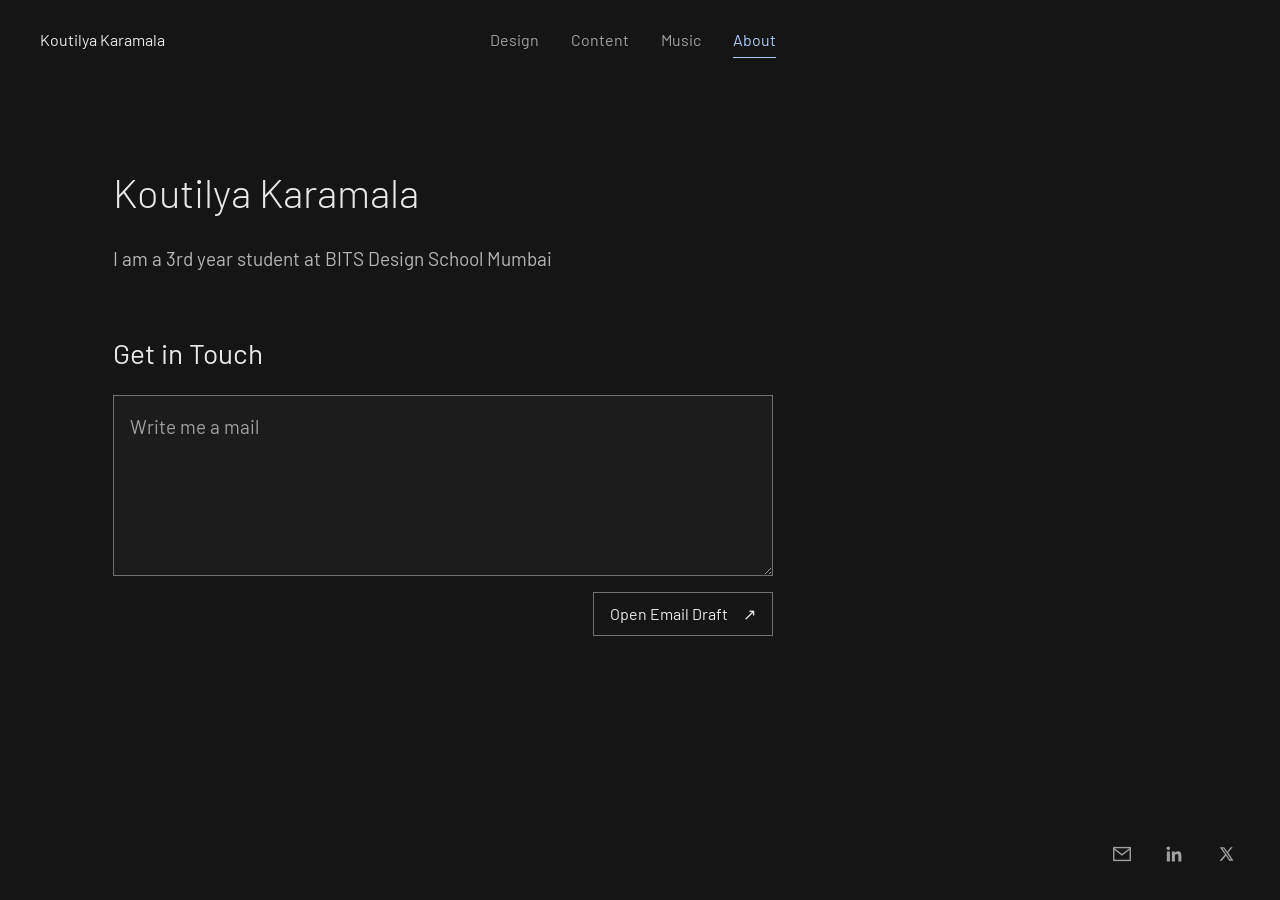
==== Portfolio/about.html @ c2cec83d "Build portfolio baseline and add repository checks" ====
<!DOCTYPE html>
<html lang="en"><head><meta charset="utf-8"><meta name="viewport" content="width=device-width, initial-scale=1"><meta name="color-scheme" content="dark"><meta name="description" content="Design projects, video essays, and music by Koutilya Karamala."><title>About | Koutilya Karamala</title><link rel="stylesheet" href="styles.css"></head><body><a class="skip-link" href="#main-content">Skip to content</a><header><a class="site-name" href="index.html">Koutilya Karamala</a><nav aria-label="Main navigation"><a href="index.html">Design</a><a href="content.html">Content</a><a href="music.html">Music</a><a href="about.html" aria-current="page">About</a></nav></header><main id="main-content" tabindex="-1"><div class="simple"><h1>Koutilya Karamala</h1><p>I am a 3rd year student at BITS Design School Mumbai</p></div>
<section class="contact-section" aria-labelledby="contact-title">
<h2 id="contact-title">Get in Touch</h2>
<form id="contact-form">
<label class="sr-only" for="message">Write me a mail</label>
<textarea id="message" name="message" rows="5" maxlength="5000" required placeholder="Write me a mail"></textarea>
<div class="form-actions"><button type="submit">Open Email Draft <span aria-hidden="true">↗</span></button></div>

</form>
</section></main><script src="contact.js" defer></script><footer aria-label="Contact"><a href="mailto:koutilya.karamala2024@bitsdesign.edu.in" aria-label="Email"><svg viewBox="0 0 24 24" fill="none" stroke="currentColor" stroke-width="1.5" aria-hidden="true"><rect x="3" y="5" width="18" height="14"/><path d="m3 6 9 7 9-7"/></svg></a><a href="https://www.linkedin.com/in/koutilya-karamala-a9b812314/" aria-label="LinkedIn" target="_blank" rel="noopener noreferrer"><svg viewBox="0 0 24 24" fill="currentColor" aria-hidden="true"><path d="M5.2 3a2.2 2.2 0 1 0 0 4.4 2.2 2.2 0 0 0 0-4.4ZM3.4 9h3.7v12H3.4V9Zm6 0H13v1.6c.5-.9 1.7-1.9 3.5-1.9 3.7 0 4.4 2.4 4.4 5.5V21h-3.7v-6c0-1.4 0-3.1-1.9-3.1s-2.2 1.5-2.2 3V21H9.4V9Z"/></svg></a><a href="https://x.com/zero1state" aria-label="X" target="_blank" rel="noopener noreferrer"><svg viewBox="0 0 24 24" fill="currentColor" aria-hidden="true"><path d="M18.9 2H22l-6.8 7.8L23.2 22h-6.3L12 14.6 5.5 22H2.3l8.2-9.4L2.8 2h6.5l4.5 6.8L18.9 2Zm-1.1 18h1.7L8.3 3.9H6.5L17.8 20Z"/></svg></a></footer></body></html>
---- Portfolio/styles.css ----
@import url('https://fonts.googleapis.com/css2?family=Barlow:wght@300;400;500&display=swap');

:root {
  color-scheme: dark;
  --bg: #151515;
  --text: #e8e8e8;
  --muted: #a0a0a0;
  --accent: #aecafa;
  --line: #353535;
  --control-border: #707070;
}

* { box-sizing: border-box; }
html { min-height: 100%; scrollbar-gutter: stable; }
body {
  margin: 0;
  background: var(--bg);
  color: var(--text);
  font-family: 'Barlow', sans-serif;
  font-size: 19px;
  font-weight: 400;
  line-height: 1.55;
  min-height: 100svh;
}
a { color: inherit; text-decoration: none; }
a:focus-visible, textarea:focus-visible, button:focus-visible {
  outline: 2px solid var(--accent);
  outline-offset: 5px;
}
.sr-only {
  position: absolute;
  width: 1px;
  height: 1px;
  padding: 0;
  margin: -1px;
  overflow: hidden;
  clip: rect(0, 0, 0, 0);
  white-space: nowrap;
  border: 0;
}
.skip-link {
  position: fixed;
  top: 8px;
  left: 16px;
  z-index: 10;
  padding: 12px 16px;
  background: var(--text);
  color: var(--bg);
  transform: translateY(-200%);
}
.skip-link:focus { transform: translateY(0); }

/* Navigation stays centred independently of the name on wide screens. */
header {
  position: relative;
  height: 80px;
  padding: 0 40px;
  display: flex;
  justify-content: center;
  align-items: center;
}
.site-name {
  position: absolute;
  left: 40px;
  top: 0;
  min-height: 80px;
  display: flex;
  align-items: center;
  font-size: 16px;
  font-weight: 400;
}
.site-name:hover { color: var(--accent); }
nav { display: flex; gap: 32px; font-size: 16px; }
nav a {
  position: relative;
  min-height: 44px;
  display: flex;
  align-items: center;
  padding: 8px 0;
  color: var(--muted);
  transition: color .2s;
}
nav a:hover, nav a[aria-current] { color: var(--accent); }
nav a[aria-current]::after {
  content: '';
  position: absolute;
  bottom: 4px;
  left: 0;
  right: 0;
  height: 1px;
  background: var(--accent);
}

main {
  width: min(100% - 96px, 1040px);
  margin: 88px auto 144px;
}
.intro { margin: 0 0 48px; font-size: 22px; font-weight: 400; }
h1, h2 { line-height: 1.2; }
h1 { font-weight: 300; }
h2 { font-weight: 400; font-size: 23px; margin: 0; }
.simple { max-width: 660px; }
.simple h1 { font-size: 40px; margin: 0 0 28px; }
.simple p { color: #b5b5b5; max-width: 540px; }

.projects { display: grid; grid-template-columns: repeat(2, minmax(0, 1fr)); gap: 32px; }
.project { display: block; }
.thumbnail {
  aspect-ratio: 4 / 3;
  display: grid;
  place-items: center;
  background: #202020;
  border: 1px solid #303030;
  overflow: hidden;
  transition: border-color .2s, background .2s;
}
.project:hover .thumbnail, .project:focus-visible .thumbnail { border-color: #707070; background: #242424; }
.placeholder { font-size: 15px; color: #969696; }
.project-label { display: flex; justify-content: space-between; align-items: center; margin-top: 16px; }
.arrow { width: 20px; height: 20px; color: var(--muted); transition: transform .2s, color .2s; }
.project:hover .arrow { color: var(--accent); transform: translate(3px, -3px); }
.back { font-size: 16px; color: var(--muted); display: inline-flex; align-items: center; min-height: 44px; margin-bottom: 40px; }
.back:hover { color: var(--accent); }
.detail-image { margin-top: 40px; max-width: 760px; aspect-ratio: 16 / 10; }

.video-intro { max-width: 780px; }
.video-grid { display: grid; grid-template-columns: repeat(2, minmax(0, 1fr)); gap: 40px 32px; align-items: start; }
.video-widget { min-width: 0; }
.video-widget iframe { display: block; width: 100%; aspect-ratio: 16 / 9; border: 0; background: #202020; }
.video-widget h2 { font-size: 22px; line-height: 1.4; margin-top: 16px; }
.video-widget h2 a:hover { color: var(--accent); }

.contact-section { max-width: 660px; margin-top: 64px; }
.contact-section h2 { font-size: 28px; margin-bottom: 24px; }
textarea {
  display: block;
  width: 100%;
  min-height: 160px;
  padding: 16px;
  border: 1px solid var(--control-border);
  border-radius: 0;
  background: #1c1c1c;
  color: var(--text);
  font: inherit;
  resize: vertical;
}
textarea::placeholder { color: #a0a0a0; opacity: 1; }
.form-actions { display: flex; justify-content: flex-end; margin-top: 16px; }
button {
  min-height: 44px;
  padding: 10px 16px;
  border: 1px solid var(--control-border);
  border-radius: 0;
  background: transparent;
  color: var(--text);
  font: 400 16px 'Barlow', sans-serif;
  cursor: pointer;
}
button:hover { border-color: var(--accent); color: var(--accent); }
button span { margin-left: 12px; }

footer {
  position: fixed;
  bottom: 24px;
  right: 32px;
  display: flex;
  align-items: center;
  gap: 8px;
  background: var(--bg);
}
footer a { display: grid; place-items: center; width: 44px; height: 44px; color: var(--muted); transition: color .2s; }
footer a:hover { color: var(--accent); }
footer a[aria-label='Email'] svg { width: 22px; height: 22px; }
footer a[aria-label='LinkedIn'] svg { width: 20px; height: 20px; }
footer a[aria-label='X'] svg { width: 16px; height: 16px; }

@media (min-width: 1500px) { main { margin-top: 96px; } }
@media (max-width: 1000px) {
  header { height: auto; min-height: 112px; padding: 16px 32px 8px; flex-direction: column; gap: 8px; }
  .site-name { position: static; min-height: 32px; align-self: flex-start; }
}
@media (max-width: 700px) {
  body { display: flex; flex-direction: column; }
  header { padding: 16px 24px 8px; }
  nav { gap: 24px; font-size: 16px; }
  main { width: calc(100% - 48px); margin: 48px auto 80px; flex: 1; }
  .intro { font-size: 20px; margin-bottom: 32px; }
  .projects, .video-grid { grid-template-columns: 1fr; }
  .simple h1 { font-size: 34px; }
  h2 { font-size: 22px; }
  .video-widget h2 { font-size: 21px; }
  .contact-section { margin-top: 48px; }
  footer { position: static; justify-content: flex-end; margin: 0 16px 16px; }
}
@media (prefers-reduced-motion: reduce) { * { transition: none !important; } }

.video-date { margin: 8px 0 0; color: var(--muted); font-size: 16px; line-height: 1.5; font-weight: 400; }

/* Shared project subtitle. */
.project-subtitle { margin: 8px 0 0; font-size: 16px; line-height: 1.5; color: var(--muted); max-width: 40ch; }
.case-study { margin-top: 32px; }
.case-study figure { margin: 0; }
.case-study figcaption { margin-top: 12px; font-size: 16px; line-height: 1.5; color: var(--muted); }
.case-section { margin-top: 112px; }
.case-section h2 { font-size: clamp(28px, 3vw, 36px); font-weight: 300; margin: 0 0 24px; }
.case-section p { margin: 0; color: #b5b5b5; }
.image-view-grid { display: grid; grid-template-columns: repeat(2, minmax(0, 1fr)); gap: 40px 64px; }
.image-view-grid h3 { margin: 0 0 12px; font-size: 22px; font-weight: 400; line-height: 1.3; }
.case-end { margin-top: 80px; margin-bottom: 0; }
@media (max-width: 700px) {
  .case-section { margin-top: 64px; }
  .image-view-grid { grid-template-columns: 1fr; gap: 32px; }
}

/* Horizontal project widget, following the supplied layout reference. */
.projects { grid-template-columns: 1fr; }
.project-horizontal {
  display: grid;
  grid-template-columns: minmax(0, 1fr) minmax(180px, 28%);
  gap: 40px;
  align-items: center;
  padding: 32px;
  border: 1px solid #505050;
  transition: border-color .2s, background .2s;
}
.project-horizontal:hover { border-color: #888; background: #1a1a1a; }
.project-horizontal h2 { font-size: clamp(30px, 3.6vw, 48px); font-weight: 300; }
.project-horizontal .project-subtitle { margin-top: 16px; max-width: none; font-size: 18px; }
.project-horizontal .thumbnail { aspect-ratio: 4 / 3; border: 0; background: #202020; }
.gallery-page > h1 { font-size: clamp(44px, 5vw, 64px); font-weight: 300; line-height: 1.1; margin: 0; }
.gallery-section { margin-top: 64px; }
.gallery-section h2 { font-size: 28px; font-weight: 300; margin: 0 0 32px; }
.photo-gallery { display: grid; grid-template-columns: repeat(2, minmax(0, 1fr)); gap: 32px; align-items: start; }
.photo-gallery figure { margin: 0; }
.photo-gallery a { display: block; }
.photo-gallery img { display: block; width: 100%; height: auto; background: #202020; }
@media (max-width: 700px) {
  .project-horizontal { grid-template-columns: minmax(0, 1fr) 34%; gap: 20px; padding: 24px; }
  .project-horizontal h2 { font-size: 30px; }
  .project-horizontal .project-subtitle { font-size: 16px; margin-top: 12px; }
  .gallery-section { margin-top: 48px; }
  .photo-gallery { grid-template-columns: 1fr; gap: 24px; }
}
@media (max-width: 420px) {
  .project-horizontal { padding: 16px; gap: 16px; grid-template-columns: minmax(0, 1fr) 30%; }
  .project-horizontal h2 { font-size: 26px; }
  .project-horizontal .project-subtitle { font-size: 15px; }
}
/* Keep contact links below long project content so they never cover photos. */
.case-study ~ footer { position: static; justify-content: flex-end; margin: 0 32px 24px; }
@media (max-width: 700px) { .case-study ~ footer { margin: 0 16px 16px; } }

/* Podoscope: an image-led case study with ordinary document scrolling. */
.podoscope-story h1 { font-size: clamp(48px, 6vw, 80px); line-height: 1.1; margin: 0 0 24px; }
.podoscope-story img { display: block; width: 100%; height: auto; }
.case-lead { max-width: 680px; font-size: clamp(21px, 2.1vw, 26px); line-height: 1.5; margin: 0; }
.podoscope-story .story-hero-image { margin-top: 48px; }
.story-hero-image img { aspect-ratio: 16 / 10; object-fit: cover; object-position: center; }
.story-introduction { display: grid; grid-template-columns: minmax(0, 1fr) minmax(0, 1.5fr); gap: 64px; }
.story-introduction p + p, .story-text p + p { margin-top: 20px; }
.consideration-list { margin: 0; display: grid; grid-template-columns: repeat(2, minmax(0, 1fr)); gap: 32px 64px; }
.consideration-list dt { font-size: 21px; margin-bottom: 8px; }
.consideration-list dd { margin: 0; color: #b5b5b5; max-width: 44ch; }
.story-split { display: grid; grid-template-columns: repeat(2, minmax(0, 1fr)); gap: 64px; align-items: center; }
.story-text { max-width: 48ch; }
.story-text h3 { font-size: 24px; font-weight: 400; margin: 32px 0 16px; }
.story-split img { max-height: 600px; object-fit: contain; }
.story-design-notes { display: grid; grid-template-columns: repeat(2, minmax(0, 1fr)); gap: 64px; }
.story-section-heading { max-width: 680px; margin-bottom: 40px; }
.story-software > a { display: block; }
.story-software figcaption { display: flex; justify-content: space-between; align-items: baseline; gap: 24px; flex-wrap: wrap; }
.story-software figcaption a { color: var(--text); text-decoration: underline; text-underline-offset: 4px; display: inline-flex; align-items: center; min-height: 44px; }
@media (max-width: 700px) {
  .story-introduction, .story-split, .story-design-notes { grid-template-columns: 1fr; gap: 24px; }
  .story-introduction > h2 { margin-bottom: 0; }
  .consideration-list { grid-template-columns: 1fr; gap: 24px; }
  .story-split:not(.story-image-first) .story-text { order: 2; }
  .story-section-heading { margin-bottom: 24px; }
  .podoscope-story .story-hero-image { margin-top: 32px; }
  .story-hero-image img { aspect-ratio: 4 / 3; }
}
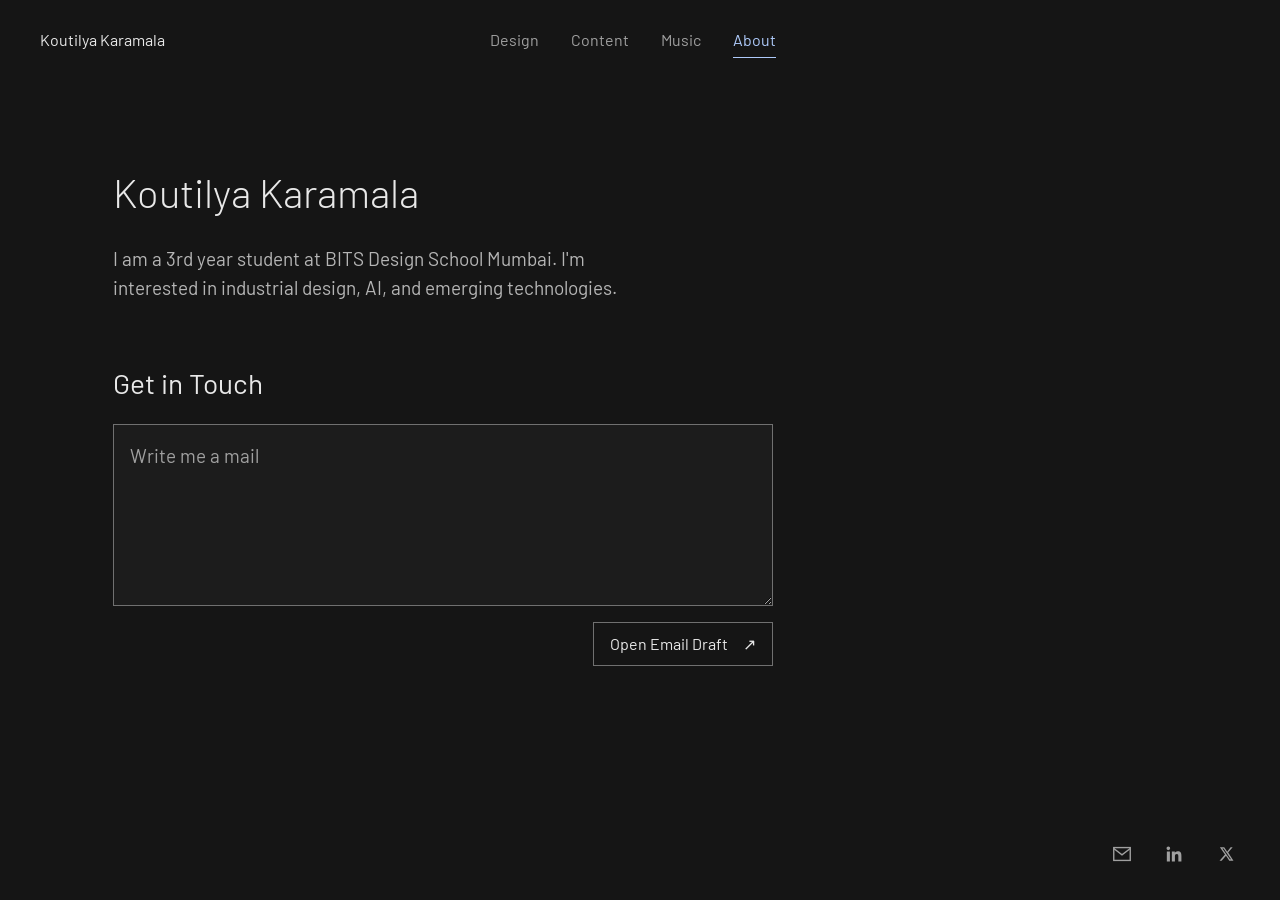
==== commit a53b1b88: "Update design introduction and about copy" ====
--- a/Portfolio/about.html
+++ b/Portfolio/about.html
@@ -1,5 +1,5 @@
 <!DOCTYPE html>
-<html lang="en"><head><meta charset="utf-8"><meta name="viewport" content="width=device-width, initial-scale=1"><meta name="color-scheme" content="dark"><meta name="description" content="Design projects, video essays, and music by Koutilya Karamala."><title>About | Koutilya Karamala</title><link rel="stylesheet" href="styles.css"></head><body><a class="skip-link" href="#main-content">Skip to content</a><header><a class="site-name" href="index.html">Koutilya Karamala</a><nav aria-label="Main navigation"><a href="index.html">Design</a><a href="content.html">Content</a><a href="music.html">Music</a><a href="about.html" aria-current="page">About</a></nav></header><main id="main-content" tabindex="-1"><div class="simple"><h1>Koutilya Karamala</h1><p>I am a 3rd year student at BITS Design School Mumbai</p></div>
+<html lang="en"><head><meta charset="utf-8"><meta name="viewport" content="width=device-width, initial-scale=1"><meta name="color-scheme" content="dark"><meta name="description" content="Design projects, video essays, and music by Koutilya Karamala."><title>About | Koutilya Karamala</title><link rel="stylesheet" href="styles.css"></head><body><a class="skip-link" href="#main-content">Skip to content</a><header><a class="site-name" href="index.html">Koutilya Karamala</a><nav aria-label="Main navigation"><a href="index.html">Design</a><a href="content.html">Content</a><a href="music.html">Music</a><a href="about.html" aria-current="page">About</a></nav></header><main id="main-content" tabindex="-1"><div class="simple"><h1>Koutilya Karamala</h1><p>I am a 3rd year student at BITS Design School Mumbai. I'm interested in industrial design, AI, and emerging technologies.</p></div>
 <section class="contact-section" aria-labelledby="contact-title">
 <h2 id="contact-title">Get in Touch</h2>
 <form id="contact-form">
--- a/Portfolio/styles.css
+++ b/Portfolio/styles.css
@@ -279,3 +279,7 @@
   .podoscope-story .story-hero-image { margin-top: 32px; }
   .story-hero-image img { aspect-ratio: 4 / 3; }
 }
+
+/* Frame the product itself inside the compact homepage thumbnail. */
+.project-horizontal .thumbnail { position: relative; }
+.project-horizontal .thumbnail img { display: block; width: 100%; height: 100%; object-fit: cover; object-position: center; }
